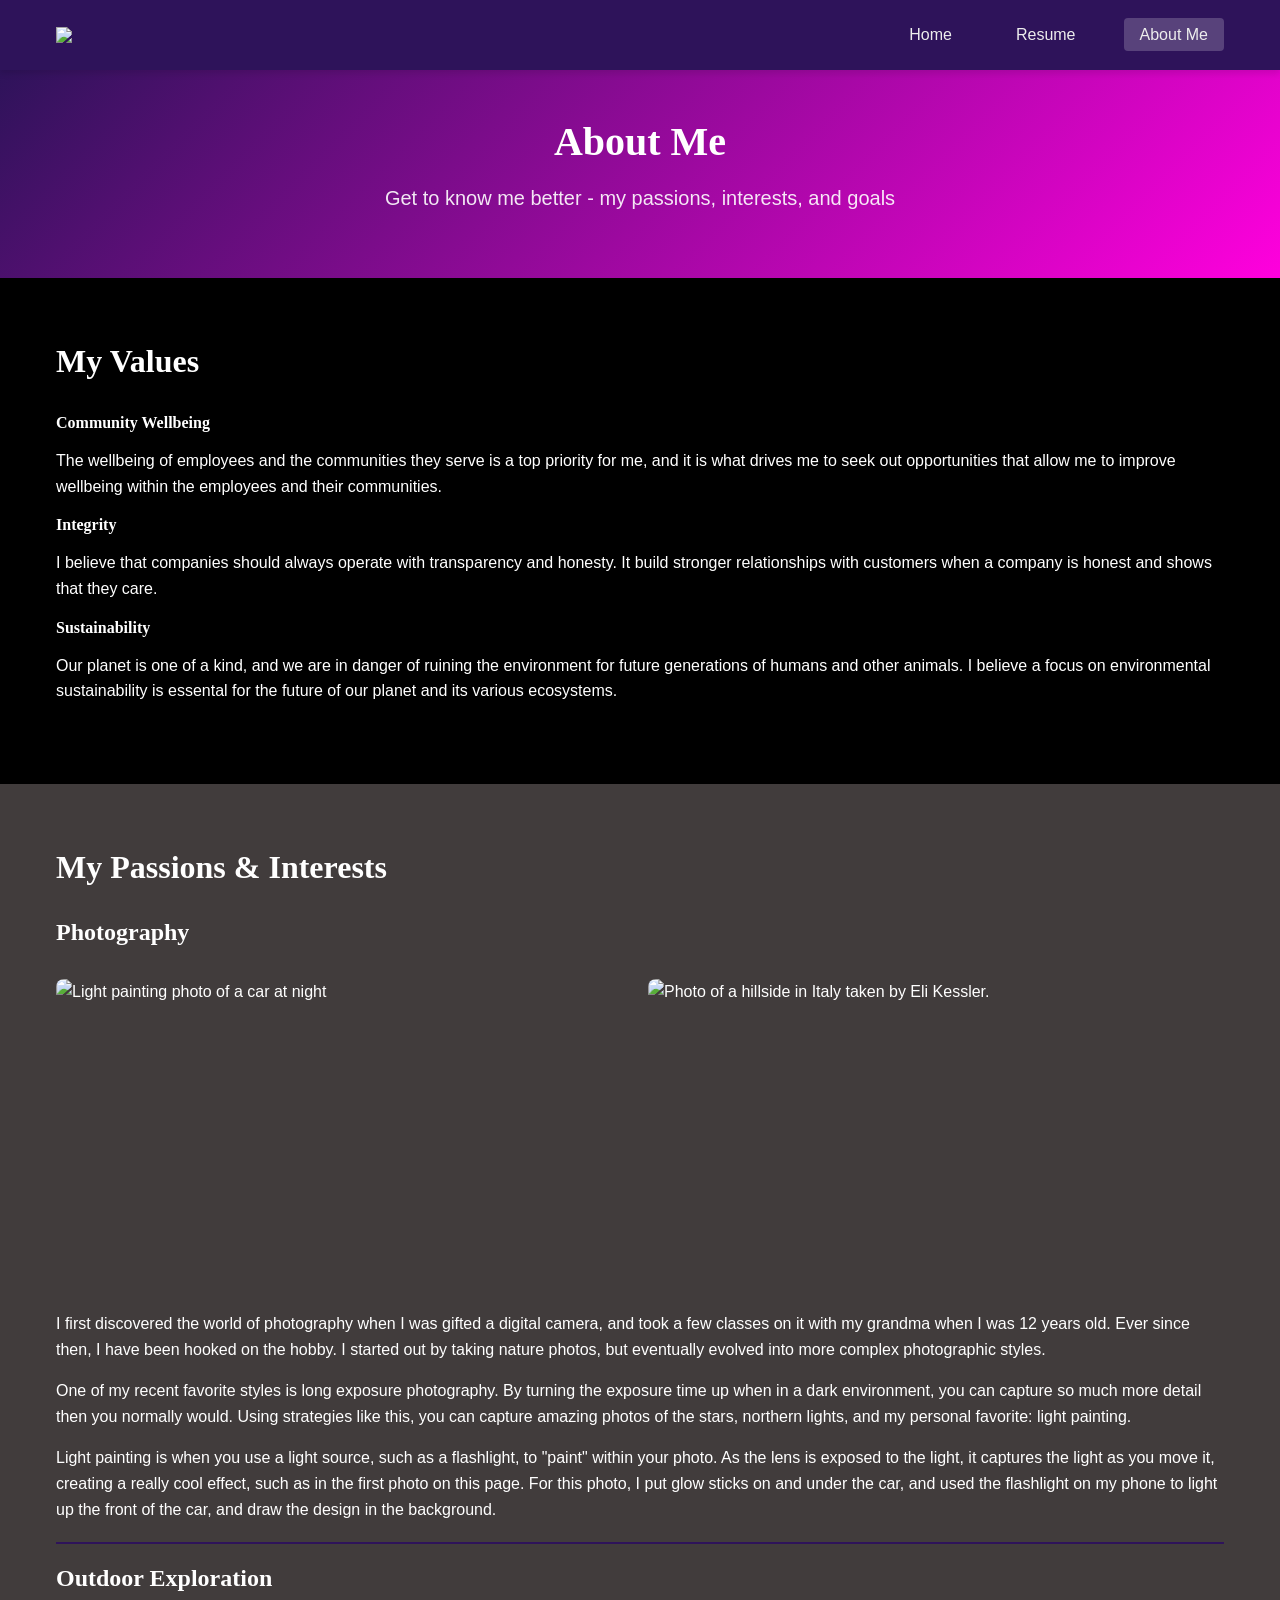
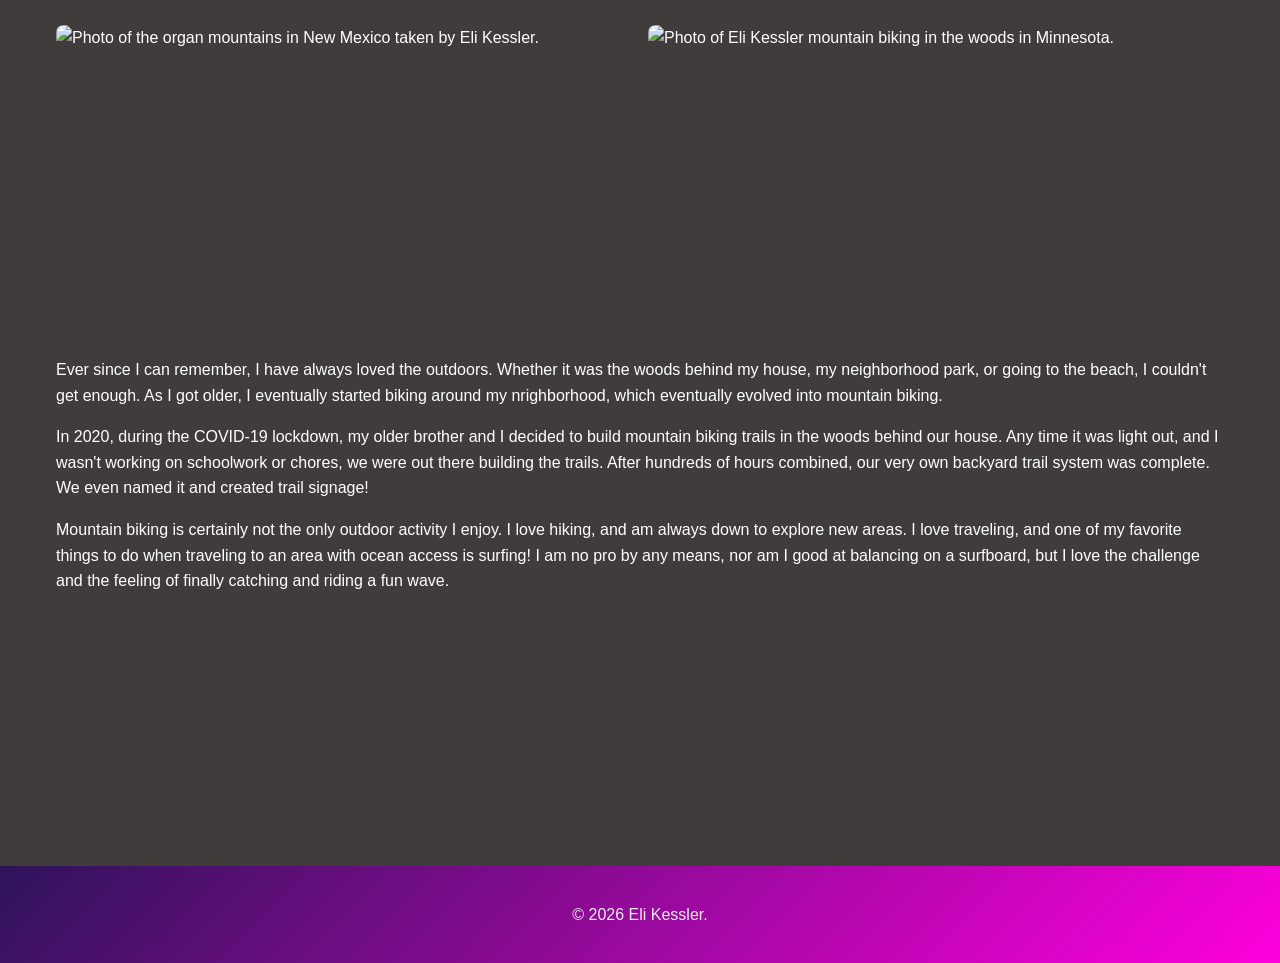
==== about.html @ 16ad68c5 "Update about.html" ====
<!DOCTYPE html>


<html lang="en">

<head>
     <link rel="icon" type="image/png" href="images/Favicon.png">
    <meta charset="UTF-8">
    <meta name="viewport" content="width=device-width, initial-scale=1.0">
    <meta name="description" content="Eli Kessler - About Me, hobbies, interests, career goals">


    <title>Eli Kessler - About Me | Personal Portfolio</title>

    <link rel="stylesheet" href="css/style.css">
</head>

<body>

    <nav class="navbar">
        
        <div class="container">
            <div class="logo">
                <a href="index.html"> <img src="images/Logo.png" height="50 px"/> </a>
            </div>
            <ul class="nav-menu">
                <li><a href="index.html">Home</a></li>
                <li><a href="resume.html">Resume</a></li>
                <li><a href="about.html" class="active">About Me</a></li>
            
            
            </ul>
            <div class="hamburger">
                <span></span>
                <span></span>
                <span></span>
            </div>
        </div>
    </nav>

    <header class="page-header">
        <div class="container">
            <h1>About Me</h1>
            <p>Get to know me better - my passions, interests, and goals</p>
        </div>
    </header>

     
    <section class="values">
        <div class="container">
            <h2>My Values</h2>
            <div class="values-grid">
                <div class="value-item">
                    <h4>Community Wellbeing</h4>
                    <p>The wellbeing of employees and the communities they serve is a top priority for me, and it is what drives me to seek out opportunities that allow me to improve wellbeing within the employees and their communities.</p>
                </div>
                <div class="value-item">
                    <h4>Integrity</h4>
                    <p>I believe that companies should always operate with transparency and honesty. It build stronger relationships with customers when a company is honest and shows that they care.</p>
                </div>
                <div class="value-item">
                    <h4>Sustainability</h4>
                    <p>Our planet is one of a kind, and we are in danger of ruining the environment for future generations of humans and other animals. I believe a focus on environmental sustainability is essental for the future of our planet and its various ecosystems.</p>
                </div>
           
            </div>
        </div>
    </section>

    
    <section class="hobbies-detailed">
        <div class="container">
            <h2>My Passions & Interests</h2>

         
            <div class="hobby-detail">
           
                <h3>Photography</h3>

               
                <div class="hobby-images">
                 
                    <img src="images/Car.JPG" alt="Light painting photo of a car at night">
                   
                    <img src="images/Italy.JPG" alt="Photo of a hillside in Italy taken by Eli Kessler.">
                  

                </div>
               
                <div class="hobby-story">
                    <p>
                        I first discovered the world of photography when I was gifted a digital camera, and took a few classes on it with my grandma when I was 12 years old. Ever since then, I have been hooked on the hobby. I started out by taking nature photos, but eventually evolved into more complex photographic styles. 
                    </p>

                    <p>
                        One of my recent favorite styles is long exposure photography. By turning the exposure time up when in a dark environment, you can capture so much more detail then you normally would. Using strategies like this, you can capture amazing photos of the stars, northern lights, and my personal favorite: light painting.
                    </p>

                    <p>
                        Light painting is when you use a light source, such as a flashlight, to "paint" within your photo. As the lens is exposed to the light, it captures the light as you move it, creating a really cool effect, such as in the first photo on this page. For this photo, I put glow sticks on and under the car, and used the flashlight on my phone to light up the front of the car, and draw the design in the background. 
                    </p>
<hr>
                   
            <div class="hobby-detail">
                <h3>Outdoor Exploration</h3>

                <div class="hobby-images">
                    
                    <img src="images/mountain.jpg" alt="Photo of the organ mountains in New Mexico taken by Eli Kessler.">
                    <img src="images/Bike2.JPG" alt="Photo of Eli Kessler mountain biking in the woods in Minnesota.">
           
                </div>

                <div class="hobby-story">
                    <p>
                        Ever since I can remember, I have always loved the outdoors. Whether it was the woods behind my house, my neighborhood park, or going to the beach, I couldn't get enough. As I got older, I eventually started biking around my nrighborhood, which eventually evolved into mountain biking. 
                    </p>

                    <p>
                        In 2020, during the COVID-19 lockdown, my older brother and I decided to build mountain biking trails in the woods behind our house. Any time it was light out, and I wasn't working on schoolwork or chores, we were out there building the trails. After hundreds of hours combined, our very own backyard trail system was complete. We even named it and created trail signage!
                    </p>

                    <p>
                        Mountain biking is certainly not the only outdoor activity I enjoy. I love hiking, and am always down to explore new areas. I love traveling, and one of my favorite things to do when traveling to an area with ocean access is surfing! I am no pro by any means, nor am I good at balancing on a surfboard, but I love the challenge and the feeling of finally catching and riding a fun wave.
                    </p>
                </div>
            </div>
 

        </div>
    </section>



    <footer>
        <div class="container">
            <p>&copy; 2026 Eli Kessler.</p>
        </div>
    </footer>

    <script src="js/script.js"></script>

</body>

</html>
---- css/style.css ----
hr {
   border: none;
   border-top: 2px solid var(--primary-color);
   margin: 20px 0;
}

.header-logo {
    max-width: 200px; 
    height: auto;
}

:root {

    --primary-color: #2e135a;
  
    --secondary-color: #3a6536;
   
    --accent-color: #ff00dd;
   
    --text-primary: #ffffff;
   
    --text-secondary: #ffffff;
   
    --background: #000000;

    --background-light: #413c3c;
    
    --border-color: #2f007a;

    --link-hover: #c27ba0;

   
    --font-primary: 'Georgia', Tahoma, Geneva, Verdana, sans-serif;
    --font-heading: 'Georgia', serif;

    --spacing-xs: 0.5rem;
    --spacing-sm: 1rem;
    --spacing-md: 2rem;
    --spacing-lg: 3rem;
    --spacing-xl: 4rem;

   
    --radius-sm: 0.25rem;
    --radius-md: 0.5rem;
    --radius-lg: 1rem;

    
    --shadow-sm: 0 1px 2px rgba(0, 0, 0, 0.05);
    --shadow-md: 0 4px 6px rgba(0, 0, 0, 0.1);
    --shadow-lg: 0 10px 15px rgba(0, 0, 0, 0.1);
}


* {
    margin: 0;
    padding: 0;
    box-sizing: border-box;
}

html {
    scroll-behavior: smooth;
}

body {
    font-family: var(--font-primary);
    color: var(--text-primary);
    line-height: 1.6;
    background-color: var(--background);
}

.container {
    max-width: 1200px;
    margin: 0 auto;
    padding: 0 var(--spacing-sm);
}


h1,
h2,
h3,
h4,
h5,
h6 {
    font-family: var(--font-heading);
    line-height: 1.2;
    margin-bottom: var(--spacing-sm);
    color: var(--text-primary);
}

h1 {
    font-size: 2.5rem;
}

h2 {
    font-size: 2rem;
    margin-bottom: var(--spacing-md);
}

h3 {
    font-size: 1.5rem;
}

p {
    margin-bottom: var(--spacing-sm);
}

a {
    color: var(--accent-color);
    text-decoration: none;
    transition: color 0.3s ease;
}

a:hover {
    color: var(--accent-color);
    text-decoration: underline;
}


.navbar {
    background-color: var(--primary-color);
    color: white;
    padding: var(--spacing-sm) 0;
    box-shadow: var(--shadow-md);
    position: sticky;
    top: 0;
    z-index: 1000;
}

.navbar .container {
    display: flex;
    justify-content: space-between;
    align-items: center;
}

.logo a {
    color: white;
    font-size: 1.5rem;
    font-weight: bold;
    text-decoration: none;
}

.nav-menu {
    display: flex;
    list-style: none;
    gap: var(--spacing-md);
}

.nav-menu a {
    color: #ededed;
    padding: 0.5rem 1rem;
    border-radius: var(--radius-sm);
    transition: background-color 0.3s ease;
}

.nav-menu a:hover,
.nav-menu a.active {
    background-color: rgba(255, 255, 255, 0.2);
    text-decoration: none;
}


.hamburger {
    display: none;
    flex-direction: column;
    cursor: pointer;
    gap: 4px;
}

.hamburger span {
    width: 25px;
    height: 3px;
    background-color: white;
    transition: 0.3s;
}


.hero {
    background: linear-gradient(135deg, var(--primary-color) 0%, var(--accent-color) 100%);
    color: white;
    padding: var(--spacing-xl) 0;
    text-align: center;
}

.hero-content {
    max-width: 800px;
    margin: 0 auto;
}

.headshot {
    width: 200px;
    height: 200px;
    border-radius: 50%;
    object-fit: cover;
    border: 5px solid white;
    box-shadow: var(--shadow-lg);
    margin-bottom: var(--spacing-md);
}

.hero h1 {
    color: white;
    margin-bottom: var(--spacing-sm);
}

.intro {
    font-size: 1.25rem;
    max-width: 600px;
    margin: 0 auto;
}


section {
    padding: var(--spacing-xl) 0;
}

section:nth-child(even) {
    background-color: var(--background-light);
}

.page-header {
     background: linear-gradient(135deg, var(--primary-color) 0%, var(--accent-color) 100%);
    color: white;
    padding: var(--spacing-lg) 0;
    text-align: center;
}

.page-header h1 {
    color: white;
}

.page-header p {
    font-size: 1.25rem;
    opacity: 0.9;
}


.btn {
    display: inline-block;
    padding: 0.75rem 1.5rem;
    border-radius: var(--radius-md);
    font-weight: bold;
    text-decoration: none;
    transition: all 0.3s ease;
    cursor: pointer;
    border: none;
}

.btn-primary {
    background-color: var(--primary-color);
    color: white;
}

.btn-primary:hover {
    background-color: var(--primary-color);
    text-decoration: none;
    transform: translateY(-2px);
    box-shadow: var(--shadow-lg);
}

.btn-secondary {
    background-color: var(--secondary-color);
    color: var(--text-primary);
}

.btn-secondary:hover {
    background-color: #e6b800;
    text-decoration: none;
    transform: translateY(-2px);
}

.btn-download {
    background-color: var(--primary-color);
    color: white;
    margin-top: var(--spacing-sm);
  
}

.btn-download:hover {
    background-color: var(--primary-color);
    text-decoration: none;
    
}


.hobby-grid,
.highlights-grid,
.reasons-grid,
.facts-grid,
.skills-grid {
    display: grid;
    grid-template-columns: repeat(auto-fit, minmax(250px, 1fr));
    gap: var(--spacing-md);
    margin-top: var(--spacing-md);
}


.hobby-card,
.reason-card,
.highlight-item,
.highlight-card,
.company-card {
    background: #3a6536;
    padding: var(--spacing-md);
    border-radius: var(--radius-lg);
    box-shadow: var(--shadow-md);
    transition: transform 0.3s ease, box-shadow 0.3s ease;
}

.hobby-card:hover,
.reason-card:hover,
.highlight-item:hover,
.highlight-card:hover {
    transform: translateY(-5px);
    box-shadow: var(--shadow-lg);
}

.hobby-card img {
    width: 100%;
    height: 300px;
    object-fit: cover;
    border-radius: var(--radius-md);
    margin-bottom: var(--spacing-sm);
}

.highlight-item img,
.highlight-card img {
    width: 100%;
    height: auto;
    border-radius: var(--radius-md);
    margin-bottom: var(--spacing-sm);
}

.reason-card .icon {
    font-size: 3rem;
    margin-bottom: var(--spacing-sm);
}


.video-container {
    position: relative;
    padding-bottom: 56.25%;
  
    height: 0;
    overflow: hidden;
    max-width: 800px;
    margin: var(--spacing-md) auto;
    border-radius: var(--radius-lg);
    box-shadow: var(--shadow-lg);
}

.video-container iframe,
.video-container video {
    position: absolute;
    top: 0;
    left: 0;
    width: 100%;
    height: 100%;
}


.resume-section {
    margin-bottom: var(--spacing-lg);
}

.resume-item {
    margin-bottom: var(--spacing-md);
    padding-bottom: var(--spacing-md);
    border-bottom: 1px solid var(--border-color);
}

.resume-item:last-child {
    border-bottom: none;
}

.item-header {
    display: flex;
    justify-content: space-between;
    align-items: baseline;
    margin-bottom: var(--spacing-xs);
}

.item-header h3 {
    margin-bottom: 0;
}

.date {
    color: var(--text-secondary);
    font-style: italic;
}

.institution {
    color: var(--text-secondary);
    margin-bottom: var(--spacing-sm);
}

.resume-item ul {
    margin-left: var(--spacing-md);
}

.resume-item li {
    margin-bottom: var(--spacing-xs);
}

.skill-category {
    background: var(--background-light);
    padding: var(--spacing-md);
    border-radius: var(--radius-md);
}



.hobby-detail {
    margin-bottom: var(--spacing-lg);
    padding-bottom: var(--spacing-lg);
    border-bottom: none;
}

.hobby-detail:last-child {
    border-bottom: none;
}

.hobby-images {
    display: grid;
    grid-template-columns: repeat(auto-fit, minmax(300px, 1fr));
    gap: var(--spacing-sm);
    margin: var(--spacing-md) 0;
}

.hobby-images img {
    width: 100%;
    height: 300px;
    object-fit: cover;
    border-radius: var(--radius-md);
}



.cta {
    background: var(--primary-color);
    text-align: center;
    padding: var(--spacing-xl) 0;
    
}

.cta h2,
.cta p {
    color: white;
}

.cta-buttons {
    display: flex;
    gap: var(--spacing-sm);
    justify-content: center;
    margin-top: var(--spacing-md);
    
}


footer {
      background: linear-gradient(135deg, var(--primary-color) 0%, var(--accent-color) 100%);
    color: #ededed;
    text-align: center;
    padding: var(--spacing-md) 0;
}

footer p {
    margin: 0.25rem 0;
}


@media (max-width: 768px) {

   
    .nav-menu {
        position: fixed;
        left: -100%;
        top: 60px;
        flex-direction: column;
        background-color: var(--primary-color);
        width: 100%;
        text-align: center;
        transition: 0.3s;
        box-shadow: var(--shadow-lg);
        padding: var(--spacing-md) 0;
    }

    .nav-menu.active {
        left: 0;
    }

    .hamburger {
        display: flex;
    }

   
    h1 {
        font-size: 2rem;
    }

    h2 {
        font-size: 1.75rem;
    }


    .hobby-grid,
    .highlights-grid,
    .reasons-grid {
        grid-template-columns: 1fr;
    }

   
    .item-header {
        flex-direction: column;
        align-items: flex-start;
    }


    .cta-buttons {
        flex-direction: column;
        align-items: center;
    }

    .btn {
        width: 80%;
    }
}


.text-center {
    text-align: center;
}

.mt-1 {
    margin-top: var(--spacing-sm);
}

.mt-2 {
    margin-top: var(--spacing-md);
}

.mt-3 {
    margin-top: var(--spacing-lg);
}

.mb-1 {
    margin-bottom: var(--spacing-sm);
}

.mb-2 {
    margin-bottom: var(--spacing-md);
}

.mb-3 {
    margin-bottom: var(--spacing-lg);
}


@keyframes fadeIn {
    from {
        opacity: 0;
        transform: translateY(20px);
    }

    to {
        opacity: 1;
        transform: translateY(0);
    }
}

.fade-in {
    animation: fadeIn 0.6s ease-out;
}
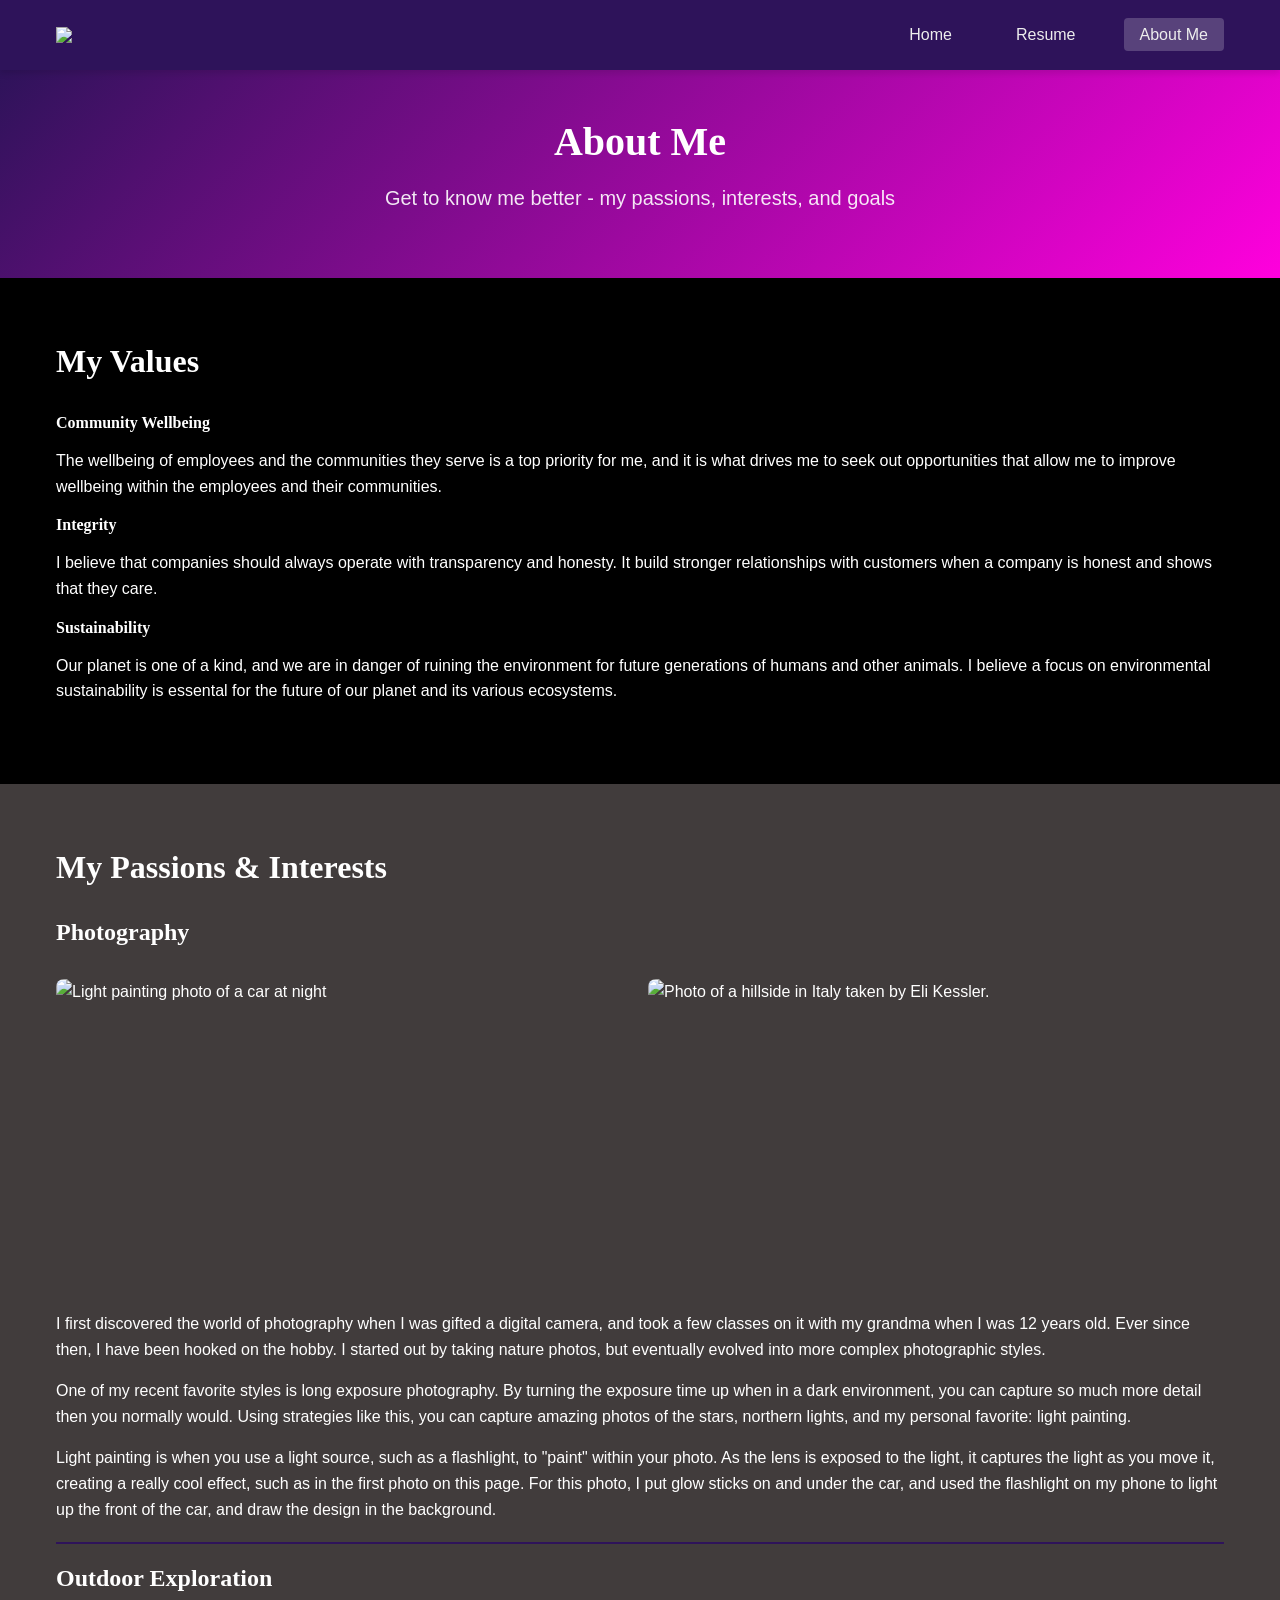
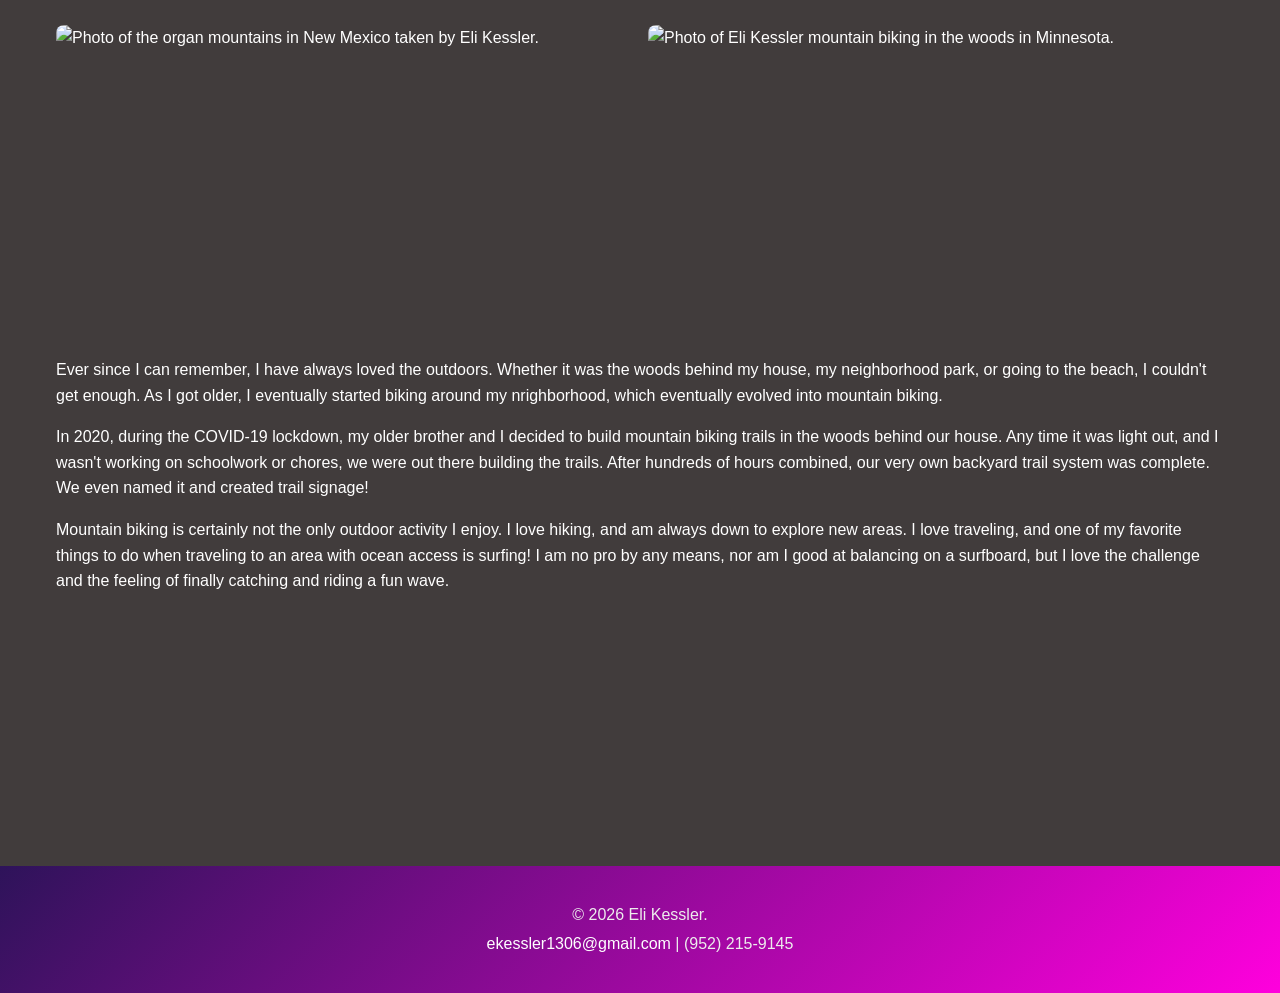
==== commit 1a3e5528: "Update about.html" ====
--- a/about.html
+++ b/about.html
@@ -135,6 +135,7 @@
     <footer>
         <div class="container">
             <p>&copy; 2026 Eli Kessler.</p>
+             <p><a href="mailto:ekessler1306@gmail.com"style="color: #FFFFFF;">ekessler1306@gmail.com</a> | (952) 215-9145</p>
         </div>
     </footer>
 
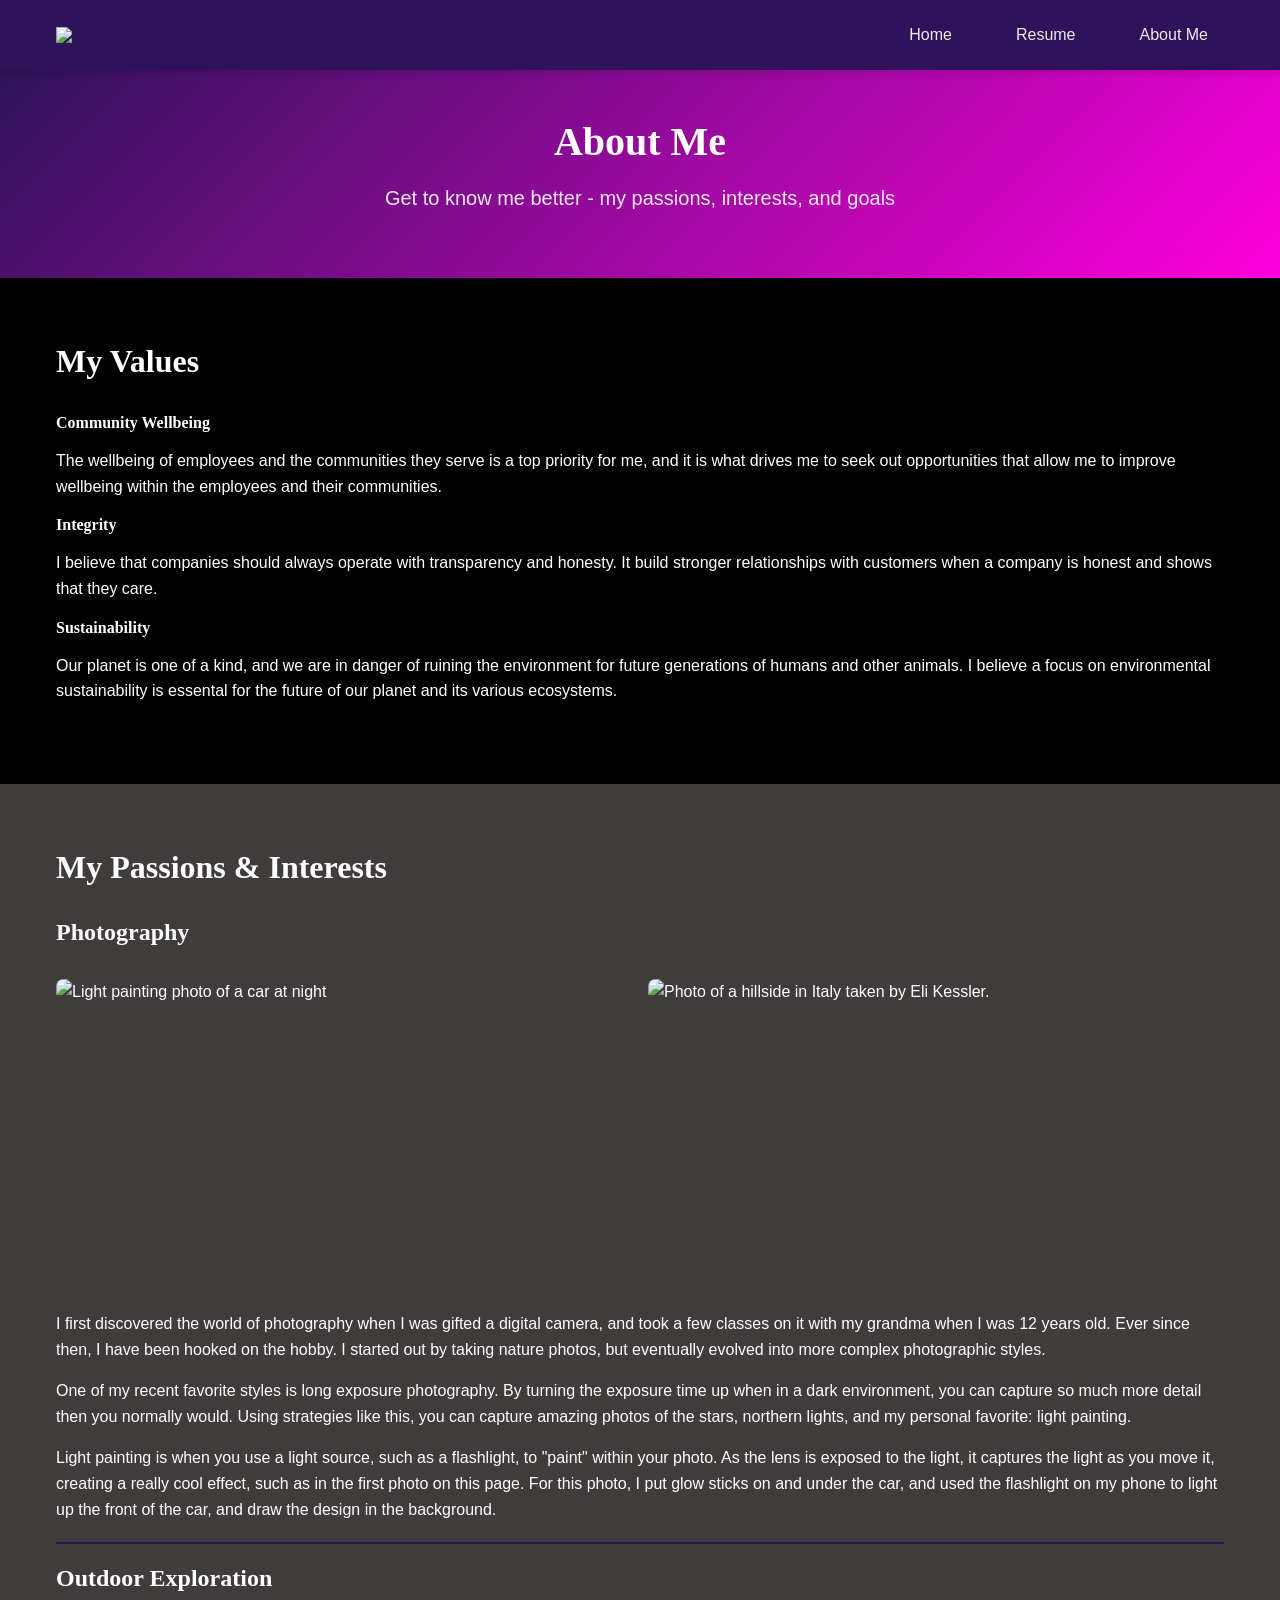
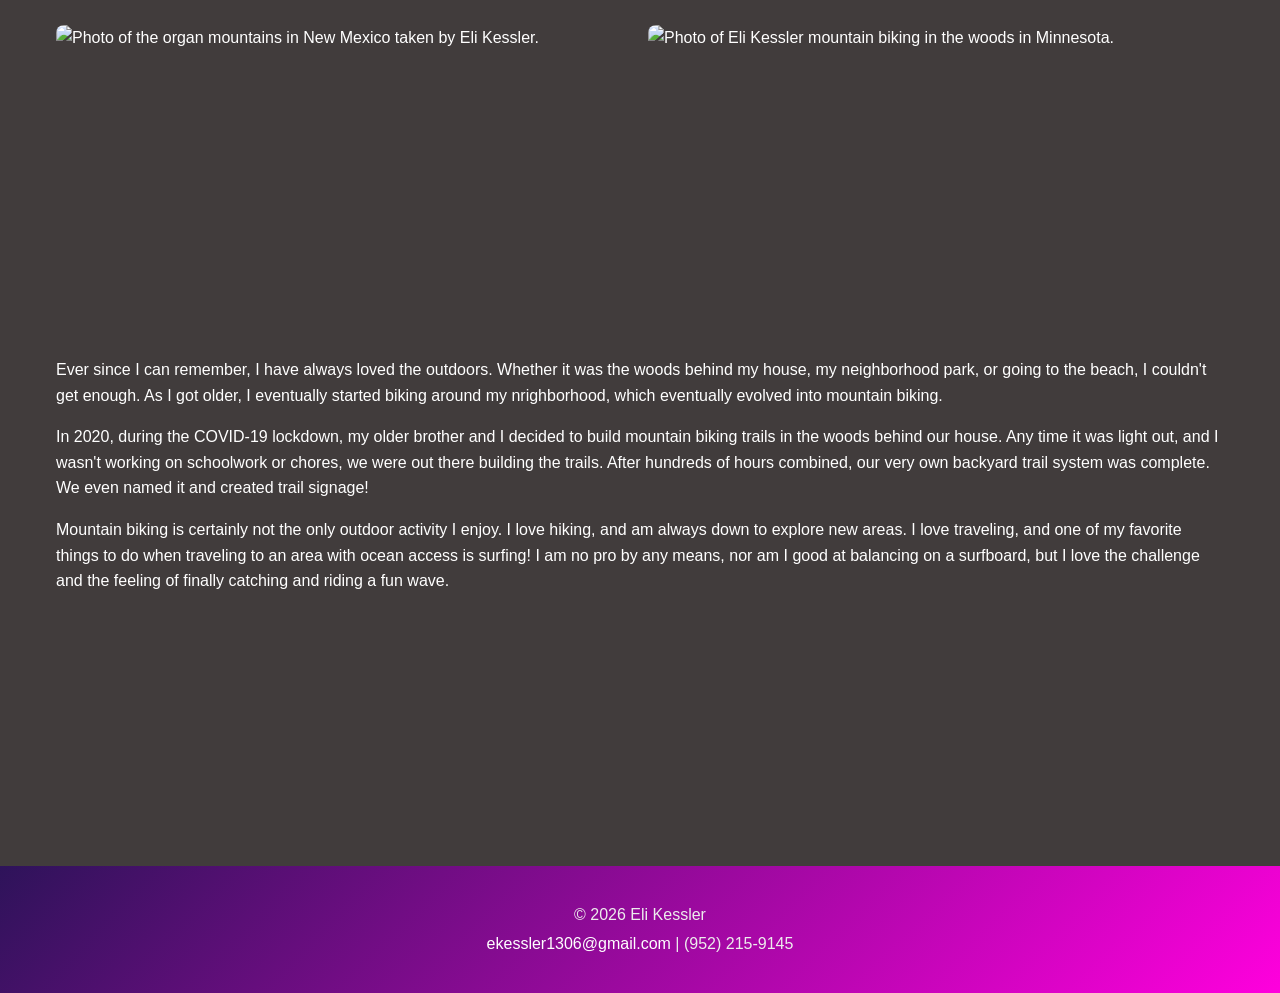
==== commit d7b6ddd5: "Update about.html" ====
--- a/about.html
+++ b/about.html
@@ -24,9 +24,9 @@
                 <a href="index.html"> <img src="images/Logo.png" height="50 px"/> </a>
             </div>
             <ul class="nav-menu">
-                <li><a href="index.html">Home</a></li>
-                <li><a href="resume.html">Resume</a></li>
-                <li><a href="about.html" class="active">About Me</a></li>
+                <li><a href="/">Home</a></li>
+                <li><a href="resume">Resume</a></li>
+                <li><a href="about" class="active">About Me</a></li>
             
             
             </ul>
@@ -134,7 +134,7 @@
 
     <footer>
         <div class="container">
-            <p>&copy; 2026 Eli Kessler.</p>
+            <p>&copy; 2026 Eli Kessler</p>
              <p><a href="mailto:ekessler1306@gmail.com"style="color: #FFFFFF;">ekessler1306@gmail.com</a> | (952) 215-9145</p>
         </div>
     </footer>
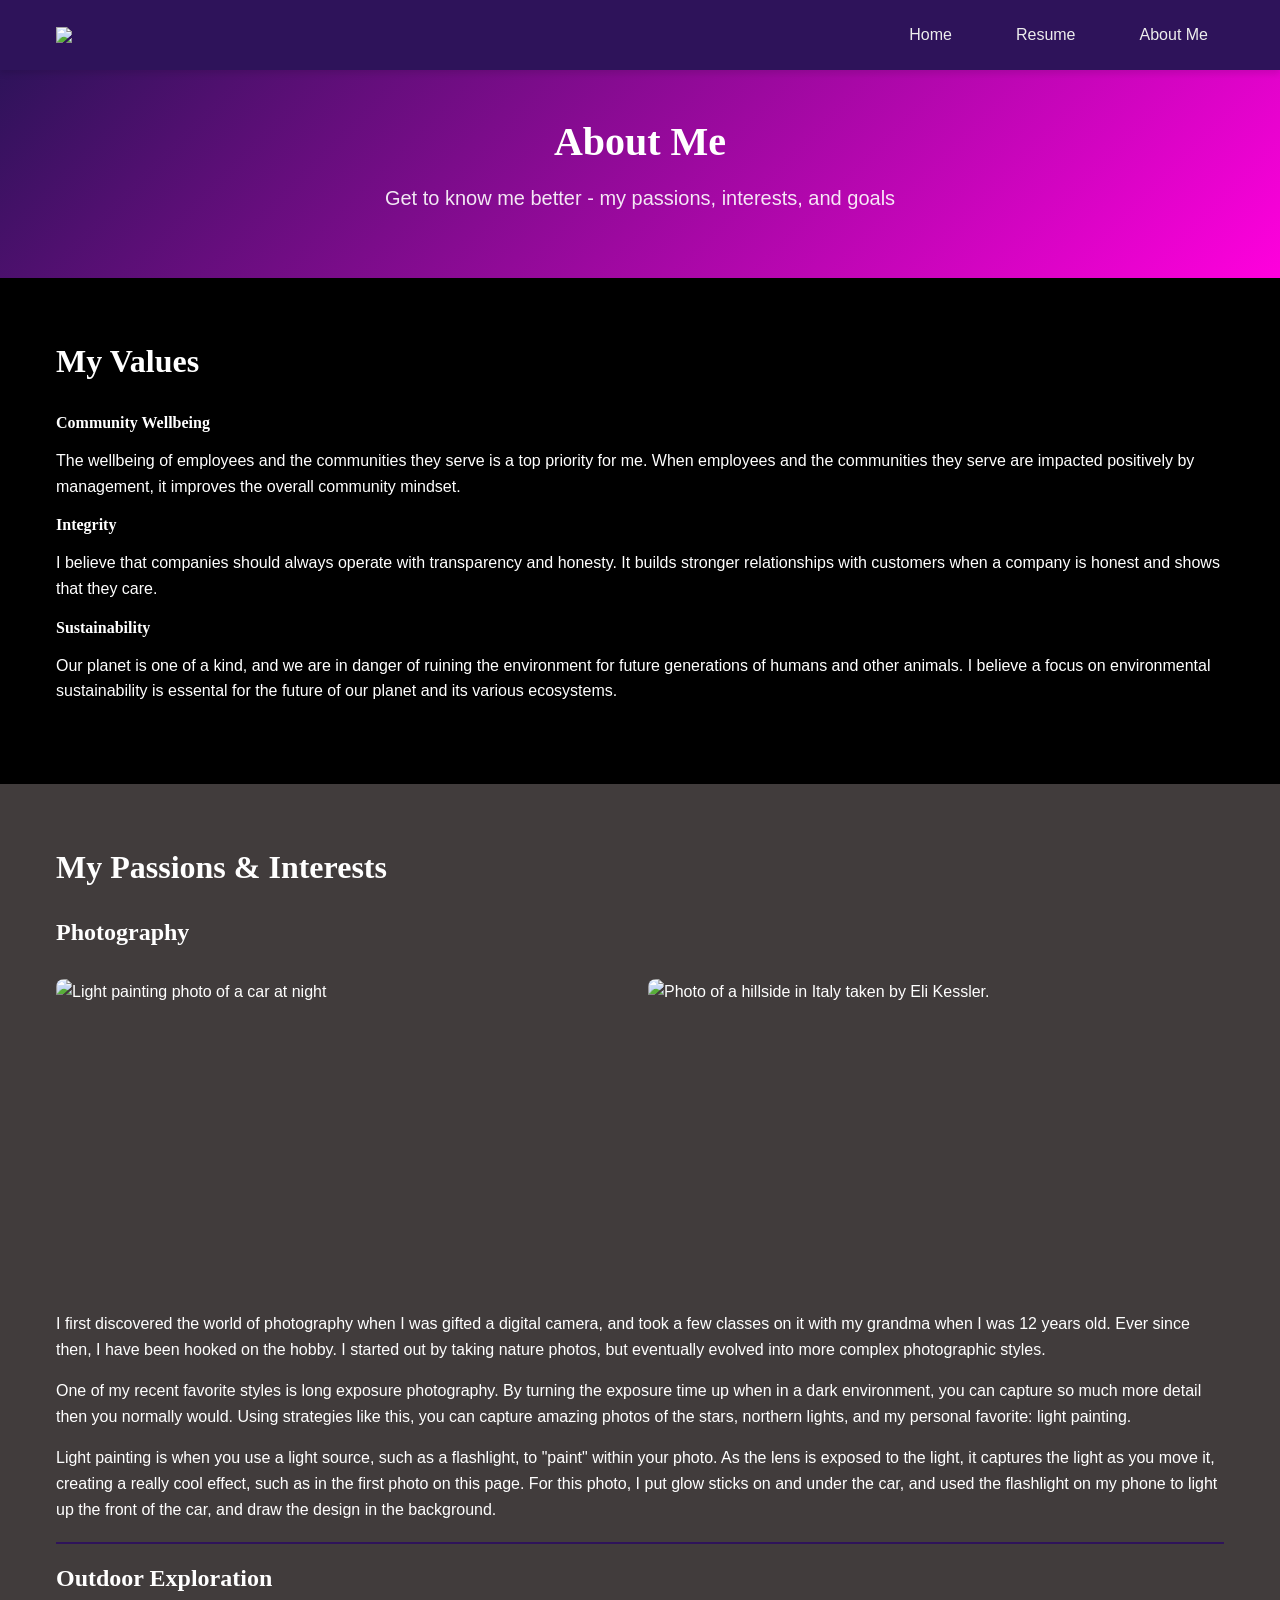
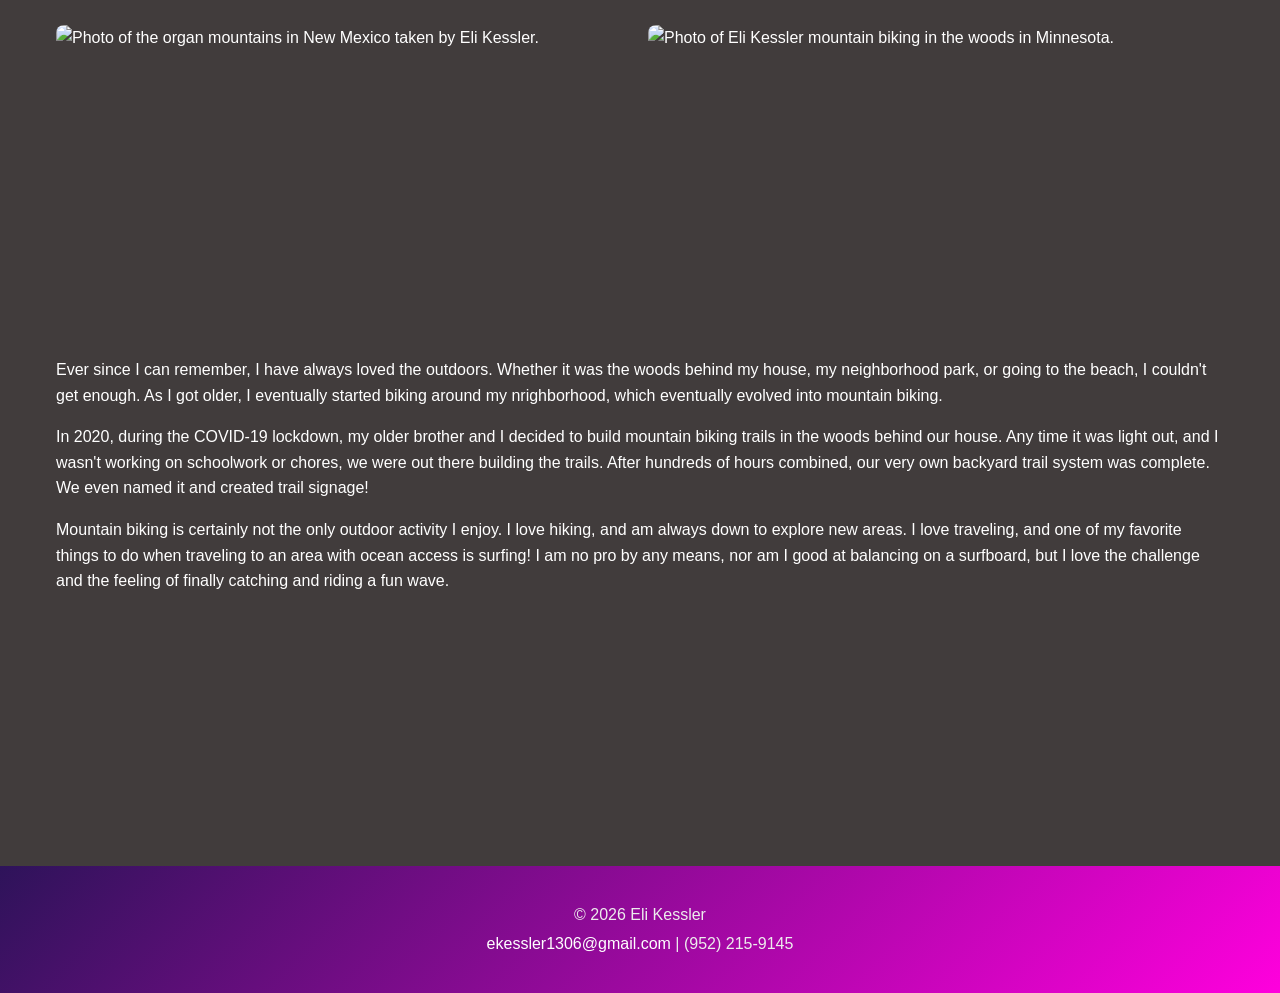
==== commit 599fbf87: "Simplify title in about.html" ====
--- a/about.html
+++ b/about.html
@@ -10,7 +10,7 @@
     <meta name="description" content="Eli Kessler - About Me, hobbies, interests, career goals">
 
 
-    <title>Eli Kessler - About Me | Personal Portfolio</title>
+    <title>Eli Kessler - About Me</title>
 
     <link rel="stylesheet" href="css/style.css">
 </head>
@@ -52,11 +52,11 @@
             <div class="values-grid">
                 <div class="value-item">
                     <h4>Community Wellbeing</h4>
-                    <p>The wellbeing of employees and the communities they serve is a top priority for me, and it is what drives me to seek out opportunities that allow me to improve wellbeing within the employees and their communities.</p>
+                    <p>The wellbeing of employees and the communities they serve is a top priority for me. When employees and the communities they serve are impacted positively by management, it improves the overall community mindset.</p>
                 </div>
                 <div class="value-item">
                     <h4>Integrity</h4>
-                    <p>I believe that companies should always operate with transparency and honesty. It build stronger relationships with customers when a company is honest and shows that they care.</p>
+                    <p>I believe that companies should always operate with transparency and honesty. It builds stronger relationships with customers when a company is honest and shows that they care.</p>
                 </div>
                 <div class="value-item">
                     <h4>Sustainability</h4>
--- a/css/style.css
+++ b/css/style.css
@@ -571,3 +571,5 @@
 .fade-in {
     animation: fadeIn 0.6s ease-out;
 }
+
+
